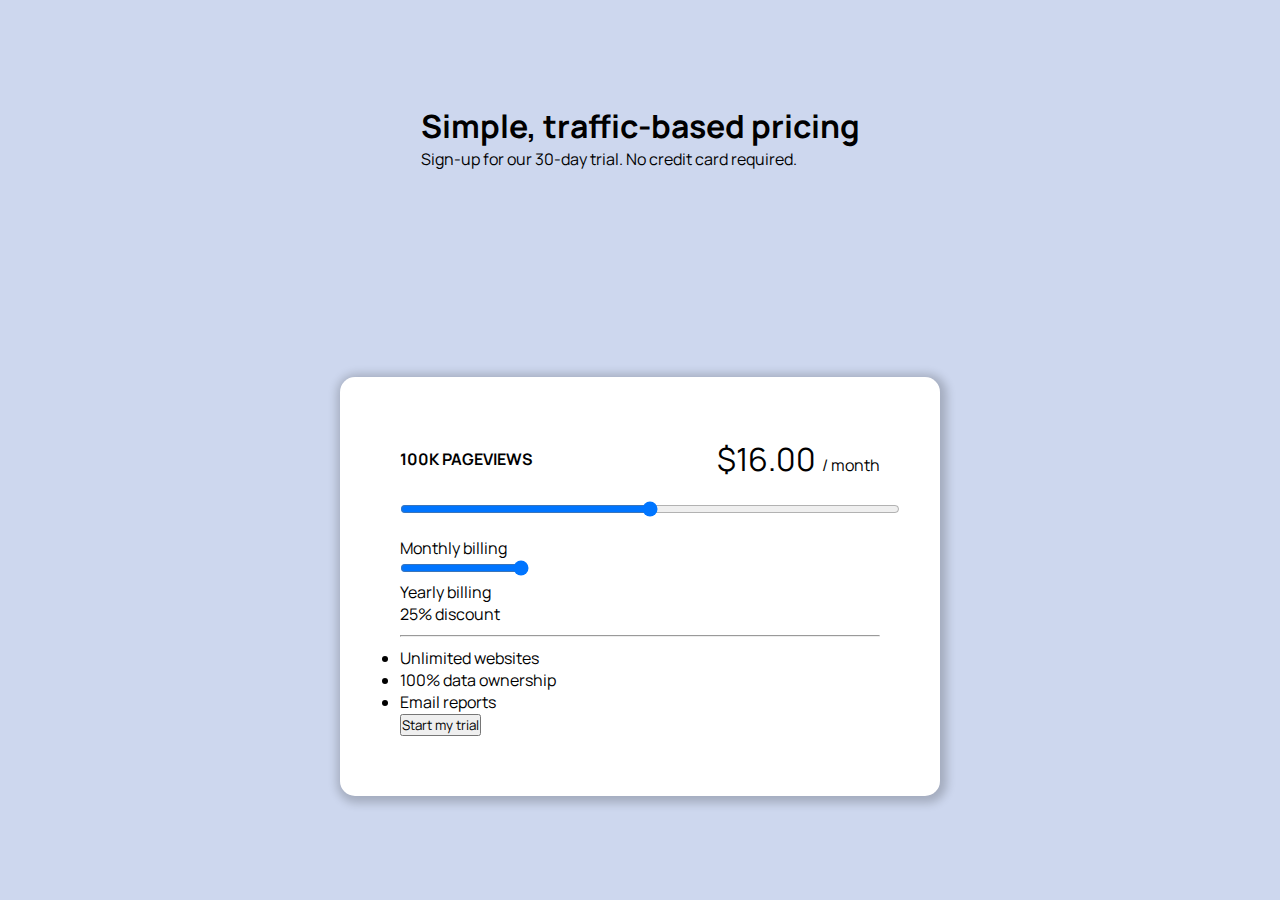
==== interactive pricing/index.html @ 58611e1e "interactive pricing" ====
<!DOCTYPE html>
<html lang="en">
<head>
    <meta charset="UTF-8">
    <meta name="viewport" content="width=device-width, initial-scale=1.0">
    <link rel="stylesheet" href = "assets/style/style.css   ">
    <title>Document</title>
</head>
<body>
    
    <main class = 'main'>
        <div class = 'container'>
            <div>
                <h1>Simple, traffic-based pricing</h1>
                <p>Sign-up for our 30-day trial. No credit card required.</p>
            </div>
            <div class = 'card'>
                <div class = 'traffic'>
                    <h4>100K PAGEVIEWS</h4>
                    <p>$16.00 <span>/ month</span></p>
                </div>
                <input type="range" min="0" max="100" id = 'price'>
                <div>
                    <p>Monthly billing</p>
                    <label for="price_range"></label>
                    <input type="range" name="price_range" min="0" max="1" id = 'trigger'>
                    <p>Yearly billing</p>
                    <span>25% discount</span>
                </div>
                <hr>
                <div class = 'cons'>
                    <ul>
                        <li>Unlimited websites</li>
                        <li>100% data ownership</li>
                        <li>Email reports</li>
                    </ul>
                    <button id = 'btn'>Start my trial</button>
                </div>
            </div>
        </div>
    </main>
 
    <script src = 'assets/script/script.js'></script>
</body>
</html>
---- interactive pricing/assets/style/style.css ----
*{
    padding:0;
    margin:0;
    font-family: 'Manrope';
}

body{
    background-color:var(--LightGrayishBlue)
}

@font-face {
    font-family: 'Manrope';
    src: url('../font/Manrope-VariableFont_wght.ttf');
}

:root{
    --SoftCyan: hsl(174, 77%, 80%);
    --StrongCyan: hsl(174, 86%, 45%);
    --LightGrayishRed: hsl(14, 92%, 95%);
    --LightRed: hsl(15, 100%, 70%);
    --PaleBlue: hsl(226, 100%, 87%);

    --White: hsl (0, 0%, 100%);
    --VeryPaleBlue: hsl(230, 100%, 99%);
    --LightGrayishBlue: hsl(224, 65%, 95%);
    --LightGrayishBlue: hsl(223, 50%, 87%);
    --GrayishBlue: hsl(225, 20%, 60%);
    --DarkDesaturatedBlue: hsl(227, 35%, 25%);
}


.container{
    display:flex;
    flex-direction: column;
    justify-content: space-around;
    align-items: center;
    height: 100vh;
}

.card{
    width: 500px;
    background-color: white;
    padding:50px;
    border-radius: 15px;
    box-shadow: 2px 2px 10px 5px rgba(0, 0, 0, 0.2);;
}

.card > *{
    margin:10px;
}

.traffic{
    display:flex;
    justify-content: space-between;
    align-items: center;
}

.traffic p{
    font-size:2rem;
}

.traffic span{
    font-size:1rem;
}

#price{
    width: 100%;
    border-radius: 15px;
}
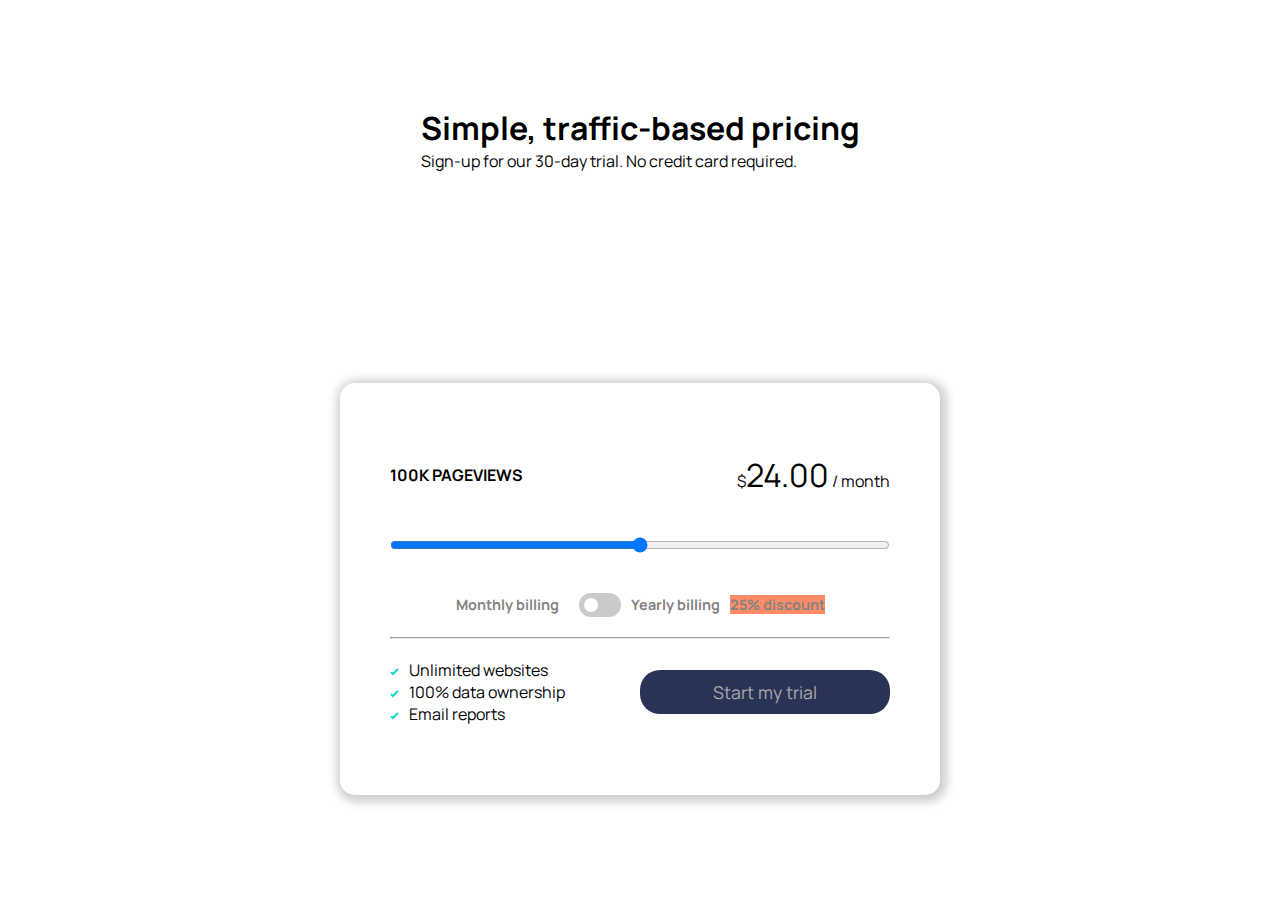
==== commit f2e2719d: "Add files via upload" ====
--- a/interactive pricing/index.html
+++ b/interactive pricing/index.html
@@ -10,17 +10,17 @@
     
     <main class = 'main'>
         <div class = 'container'>
-            <div>
+            <div class = 'firstDiv'>
                 <h1>Simple, traffic-based pricing</h1>
                 <p>Sign-up for our 30-day trial. No credit card required.</p>
             </div>
             <div class = 'card'>
                 <div class = 'traffic'>
                     <h4>100K PAGEVIEWS</h4>
-                    <p>$16.00 <span>/ month</span></p>
+                    <p>$<span class = 'priceMY'>24.00</span> <span class = 'monthPricing'>/ month</span></p>
                 </div>
                 <input type="range" min="0" max="100" id = 'price'>
-                <div>
+                <div class = 'billings'>
                     <p>Monthly billing</p>
                     <label for="price_range"></label>
                     <input type="range" name="price_range" min="0" max="1" id = 'trigger'>
--- a/interactive pricing/assets/style/style.css
+++ b/interactive pricing/assets/style/style.css
@@ -5,7 +5,7 @@
 }
 
 body{
-    background-color:var(--LightGrayishBlue)
+    /* background-color:var(--LightGrayishBlue) */
 }
 
 @font-face {
@@ -46,16 +46,28 @@
 }
 
 .card > *{
-    margin:10px;
+    margin:20px 0;
 }
 
-.traffic{
+.card > div{
     display:flex;
     justify-content: space-between;
     align-items: center;
 }
 
-.traffic p{
+.card .billings{
+    justify-content: center;
+    gap:10px;
+    font-weight: bold;
+    font-size:.9rem;
+    color:#838282
+}
+
+.billings span{
+    background-color: var(--LightRed);
+}
+
+.traffic .priceMY{
     font-size:2rem;
 }
 
@@ -66,4 +78,71 @@
 #price{
     width: 100%;
     border-radius: 15px;
-} +} 
+
+#trigger{
+    -webkit-appearance: none !important;
+    background-color: #cacacc;
+    cursor: pointer;
+    border-radius: 15px;
+    padding:5px;
+    width: 32px;
+}
+
+#trigger::-webkit-slider-thumb{
+    -webkit-appearance: none;
+    width: 13px;
+    padding:7px;
+    border-radius: 7px;
+    background: #ffffff;
+    cursor: pointer;
+    transition: .25s ease all;
+}
+
+.card .cons ul li{
+    list-style-type: none;
+}
+
+.card .cons ul li::before{
+    content: url(../images/icon-check.svg);
+    margin-right:10px;
+}
+
+.card .cons button{
+    padding:10px;
+    width: 50%;
+    color:#acacac;
+    border:0;
+    border-radius: 20px;
+    font-size:1.1rem;
+    background-color: var(--DarkDesaturatedBlue);
+    cursor: pointer;
+    transition: .25s ease-in-out all;
+}
+
+.card .cons button:hover{
+    color:white;
+}
+
+
+
+
+@media screen and (max-width:610px){
+
+    .card{
+        width: calc(100% - 20%);
+    }
+
+    .card > div{
+        flex-direction: column;
+    }
+
+    .card .billings{
+        flex-direction: row;
+        justify-content: center;
+        gap:10px;
+        font-weight: bold;
+        font-size:.9rem;
+        color:#838282
+    }
+}